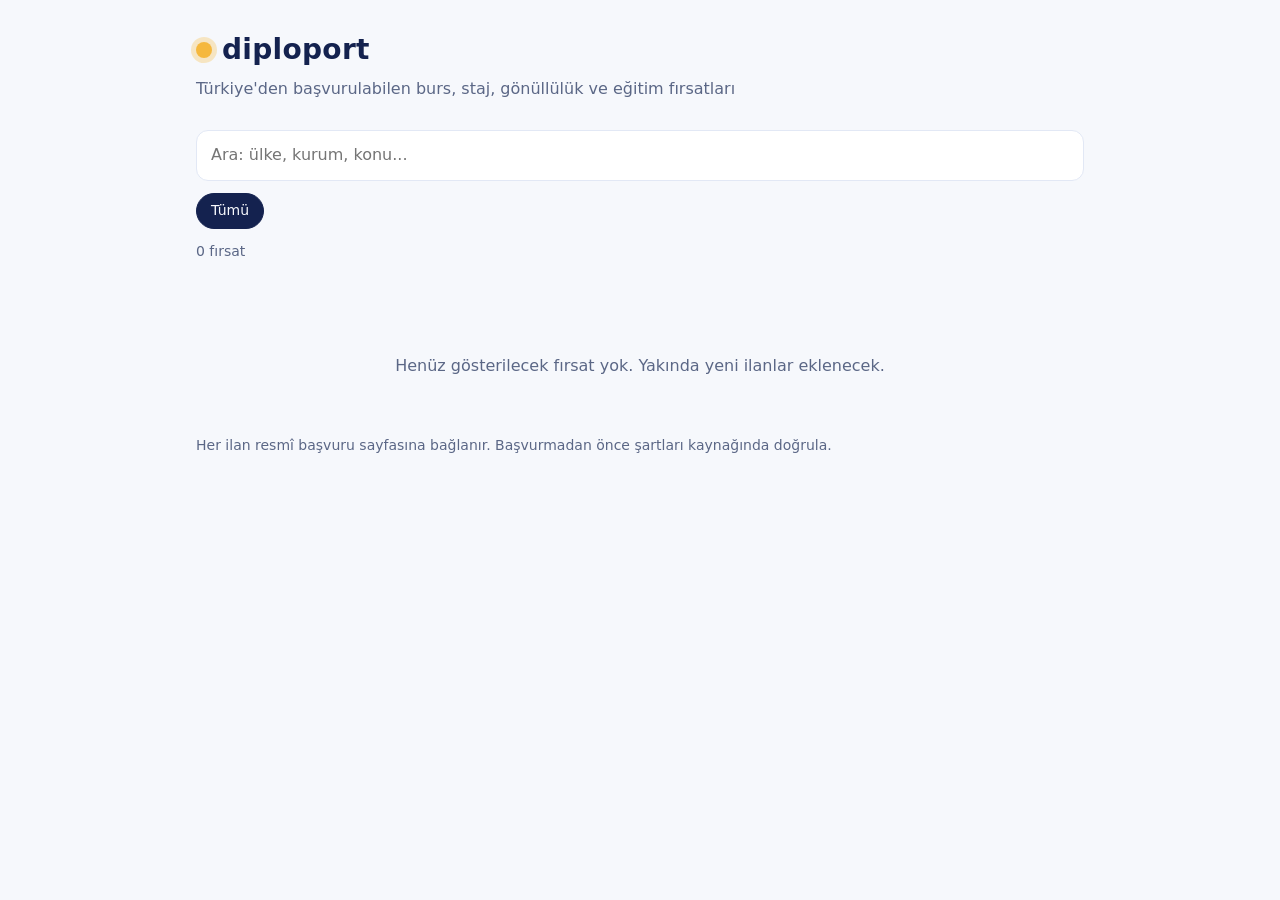
==== docs/index.html @ 6221df48 "Klasör yapısını düzelt, site_url ve gizli dosyaları ekle Web arayüzünden yükleme klasörleri düzleşti" ====
<!doctype html>
<html lang="tr">
<head>
<meta charset="utf-8">
<meta name="viewport" content="width=device-width, initial-scale=1">
<title>Diploport · Türk gençleri için burs, staj ve fırsatlar</title>
<meta name="description" content="Türkiye'den başvurulabilen burs, staj, gönüllülük ve eğitim fırsatları. Resmî başvuru linkleriyle, her gün güncellenir.">
<link rel="icon" href="data:image/svg+xml,%3Csvg xmlns=%27http://www.w3.org/2000/svg%27 viewBox=%270 0 32 32%27%3E%3Crect width=%2732%27 height=%2732%27 rx=%277%27 fill=%27%2314224F%27/%3E%3Ccircle cx=%2716%27 cy=%2716%27 r=%276%27 fill=%27%23F5B83D%27/%3E%3C/svg%3E">
<link rel="stylesheet" href="style.css">
</head>
<body>
<header class="top">
  <div class="wrap">
    <a class="brand" href="./"><span class="dot"></span>diploport</a>
    <p class="tag">Türkiye'den başvurulabilen burs, staj, gönüllülük ve eğitim fırsatları</p>
  </div>
</header>

<main class="wrap">
  <div class="controls">
    <input id="q" type="search" placeholder="Ara: ülke, kurum, konu..." aria-label="Ara">
    <div id="chips" class="chips" role="group" aria-label="Kategori"></div>
  </div>
  <p id="count" class="count" aria-live="polite"></p>
  <section id="list" class="list"></section>
  <p id="empty" class="empty" hidden>Henüz gösterilecek fırsat yok. Yakında yeni ilanlar eklenecek.</p>
</main>

<footer class="wrap foot">
  <p>Her ilan resmî başvuru sayfasına bağlanır. Başvurmadan önce şartları kaynağında doğrula.</p>
  <p><a href="https://instagram.com/" id="ig" rel="noopener">Instagram'da takip et</a></p>
</footer>
<script src="app.js"></script>
</body>
</html>
---- docs/style.css ----
:root {
  --bg: #F6F8FC; --card: #FFFFFF; --text: #0F1B3D; --muted: #5B6786; --line: #E2E8F5; --brand: #14224F;
  --burs: #F5B83D; --staj: #2DD4BF; --is: #FF7A66; --gonulluluk: #7BD389; --egitim: #A78BFA; --yarisma: #F472B6; --hibe: #38BDF8; --diger: #CBD5E1;
}
@media (prefers-color-scheme: dark) {
  :root { --bg: #0A1430; --card: #111D45; --text: #F2F5FF; --muted: #A9B8E0; --line: #22315F; --brand: #FFFFFF; }
}
* { box-sizing: border-box; }
body { margin: 0; background: var(--bg); color: var(--text); font: 16px/1.55 system-ui, -apple-system, "Segoe UI", Roboto, sans-serif; }
.wrap { max-width: 920px; margin: 0 auto; padding: 0 16px; }
.top { padding: 28px 0 8px; }
.brand { display: inline-flex; align-items: center; gap: 10px; font-weight: 800; font-size: 28px; color: var(--brand); text-decoration: none; letter-spacing: .3px; }
.dot { width: 16px; height: 16px; border-radius: 50%; background: var(--burs); box-shadow: 0 0 0 5px rgba(245,184,61,.3); }
.tag { margin: 6px 0 0; color: var(--muted); }
.controls { margin: 20px 0 8px; display: grid; gap: 12px; }
#q { width: 100%; padding: 12px 14px; border-radius: 12px; border: 1px solid var(--line); background: var(--card); color: var(--text); font: inherit; }
.chips { display: flex; flex-wrap: wrap; gap: 8px; }
.chip { border: 1px solid var(--line); background: var(--card); color: var(--text); padding: 6px 14px; border-radius: 999px; font: inherit; font-size: 14px; cursor: pointer; }
.chip[aria-pressed="true"] { background: var(--brand); color: var(--bg); border-color: var(--brand); }
.count { color: var(--muted); font-size: 14px; margin: 12px 0; }
.list { display: grid; gap: 14px; margin-bottom: 40px; }
.item { background: var(--card); border: 1px solid var(--line); border-left: 6px solid var(--c, var(--diger)); border-radius: 14px; padding: 18px 18px 16px; scroll-margin-top: 16px; }
.item:target { outline: 3px solid var(--c, var(--diger)); }
.meta { display: flex; flex-wrap: wrap; gap: 8px 14px; align-items: center; font-size: 13px; color: var(--muted); }
.pill { background: var(--c, var(--diger)); color: #0A1430; font-weight: 700; padding: 2px 10px; border-radius: 999px; font-size: 12px; text-transform: uppercase; letter-spacing: 1px; }
.item h2 { margin: 10px 0 6px; font-size: 20px; line-height: 1.3; }
.item p { margin: 0 0 10px; color: var(--muted); }
.item ul { margin: 0 0 14px; padding-left: 18px; }
.deadline { font-weight: 700; color: var(--text); }
.deadline.soon { color: #D1432F; }
.apply { display: inline-block; background: var(--brand); color: var(--bg); text-decoration: none; padding: 9px 18px; border-radius: 10px; font-weight: 700; }
.apply:focus-visible, .chip:focus-visible, #q:focus-visible { outline: 3px solid var(--burs); outline-offset: 2px; }
.src { margin-left: 12px; font-size: 13px; color: var(--muted); }
.empty { text-align: center; color: var(--muted); padding: 40px 0; }
.foot { color: var(--muted); font-size: 14px; padding-bottom: 40px; }
.foot a { color: inherit; }
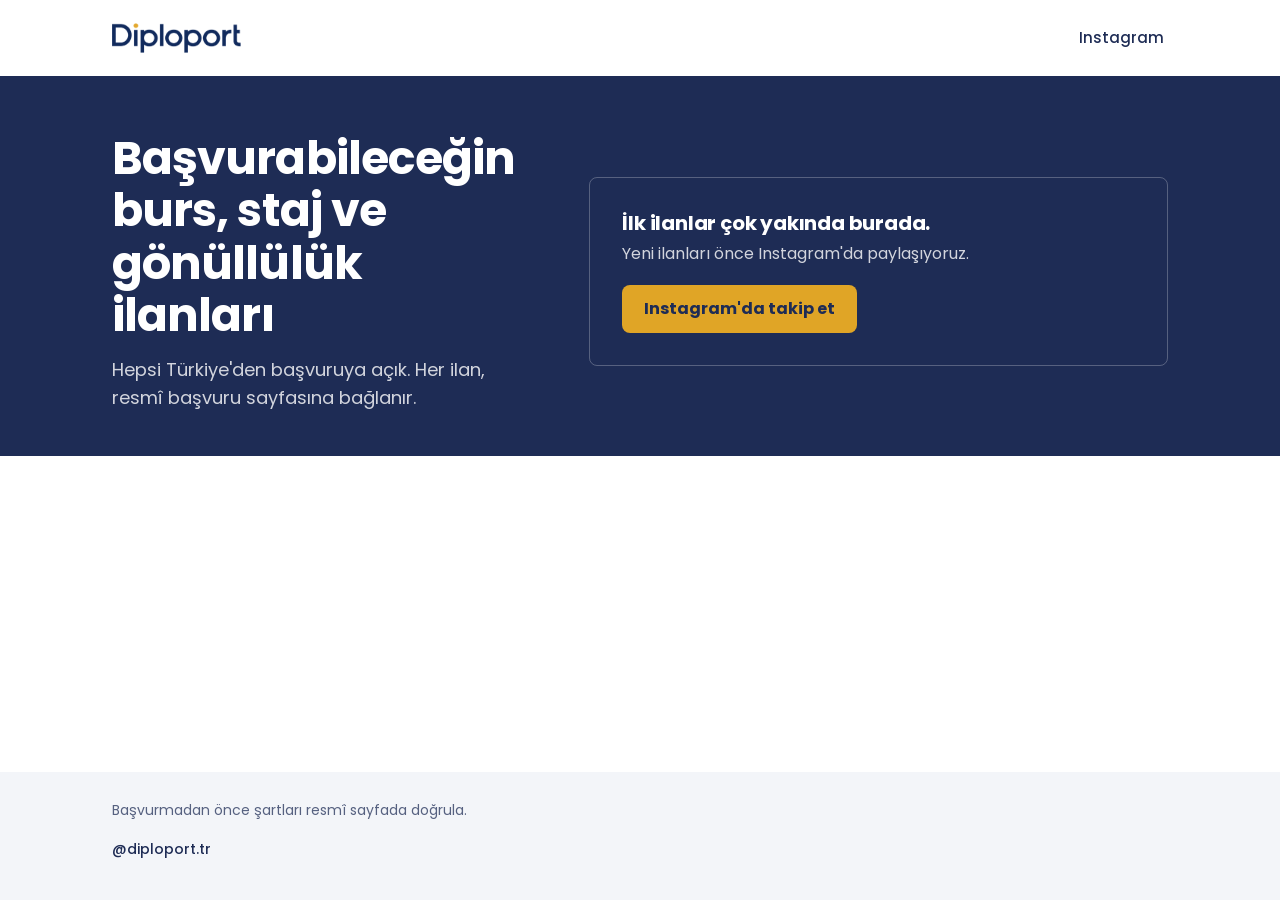
==== commit a9d2fe5f: "Site yeniden tasarlandı: mobil öncelikli, yana kayan ilan kartları, tarih bloklu liste, yerel Poppin" ====
--- a/docs/index.html
+++ b/docs/index.html
@@ -2,34 +2,89 @@
 <html lang="tr">
 <head>
 <meta charset="utf-8">
-<meta name="viewport" content="width=device-width, initial-scale=1">
-<title>Diploport · Türk gençleri için burs, staj ve fırsatlar</title>
-<meta name="description" content="Türkiye'den başvurulabilen burs, staj, gönüllülük ve eğitim fırsatları. Resmî başvuru linkleriyle, her gün güncellenir.">
-<link rel="icon" href="data:image/svg+xml,%3Csvg xmlns=%27http://www.w3.org/2000/svg%27 viewBox=%270 0 32 32%27%3E%3Crect width=%2732%27 height=%2732%27 rx=%277%27 fill=%27%2314224F%27/%3E%3Ccircle cx=%2716%27 cy=%2716%27 r=%276%27 fill=%27%23F5B83D%27/%3E%3C/svg%3E">
+<meta name="viewport" content="width=device-width, initial-scale=1, viewport-fit=cover">
+<title>Diploport | Burs, staj ve gönüllülük ilanları</title>
+<meta name="description" content="Türkiye'den başvurulabilen burs, staj, gönüllülük ve eğitim ilanları. Her ilan resmî başvuru sayfasına bağlanır.">
+<meta name="theme-color" content="#1E2C55">
+<link rel="canonical" href="https://diploport.dev/">
+<meta property="og:type" content="website">
+<meta property="og:locale" content="tr_TR">
+<meta property="og:site_name" content="Diploport">
+<meta property="og:title" content="Diploport | Burs, staj ve gönüllülük ilanları">
+<meta property="og:description" content="Türkiye'den başvurulabilen burs, staj, gönüllülük ve eğitim ilanları.">
+<meta property="og:url" content="https://diploport.dev/">
+<meta property="og:image" content="https://diploport.dev/og.png">
+<meta name="twitter:card" content="summary_large_image">
+<link rel="icon" type="image/png" href="favicon.png">
+<link rel="apple-touch-icon" href="apple-touch-icon.png">
+<link rel="preload" href="fonts/poppins-500.woff2" as="font" type="font/woff2" crossorigin>
+<link rel="preload" href="fonts/poppins-700.woff2" as="font" type="font/woff2" crossorigin>
 <link rel="stylesheet" href="style.css">
 </head>
 <body>
-<header class="top">
-  <div class="wrap">
-    <a class="brand" href="./"><span class="dot"></span>diploport</a>
-    <p class="tag">Türkiye'den başvurulabilen burs, staj, gönüllülük ve eğitim fırsatları</p>
+<a class="skip" href="#liste">İlanlara geç</a>
+
+<header class="bar">
+  <div class="wrap bar-in">
+    <a class="logo" href="./" aria-label="Diploport ana sayfa"><img src="logo-wordmark.png" width="340" height="79" alt="Diploport"></a>
+    <a class="ig" id="ig" href="https://instagram.com/diploport.tr" rel="noopener">Instagram</a>
   </div>
 </header>
 
-<main class="wrap">
-  <div class="controls">
-    <input id="q" type="search" placeholder="Ara: ülke, kurum, konu..." aria-label="Ara">
-    <div id="chips" class="chips" role="group" aria-label="Kategori"></div>
+<section class="hero">
+  <div class="wrap hero-in">
+    <div class="hero-text">
+      <h1>Başvurabileceğin burs, staj ve gönüllülük ilanları</h1>
+      <p>Hepsi Türkiye'den başvuruya açık. Her ilan, resmî başvuru sayfasına bağlanır.</p>
+    </div>
+    <div class="rail" id="rail" hidden>
+      <div class="rail-view" id="railView" role="region" aria-roledescription="kaydırılabilir galeri" aria-label="Son eklenen ilanlar" tabindex="-1">
+        <ul class="rail-track" id="railTrack"></ul>
+      </div>
+      <div class="rail-foot">
+        <div class="rail-line" aria-hidden="true"><span id="railThumb"></span></div>
+        <div class="rail-btns">
+          <button type="button" class="rbtn" id="prev" aria-label="Önceki ilan"><svg viewBox="0 0 24 24" aria-hidden="true"><path d="M15 5l-7 7 7 7"/></svg></button>
+          <button type="button" class="rbtn" id="next" aria-label="Sonraki ilan"><svg viewBox="0 0 24 24" aria-hidden="true"><path d="M9 5l7 7-7 7"/></svg></button>
+        </div>
+      </div>
+    </div>
+    <div class="soon" id="soon" hidden>
+      <p class="soon-t">İlk ilanlar çok yakında burada.</p>
+      <p class="soon-s">Yeni ilanları önce Instagram'da paylaşıyoruz.</p>
+      <a class="soon-a" id="soonIg" href="https://instagram.com/diploport.tr" rel="noopener">Instagram'da takip et</a>
+    </div>
   </div>
-  <p id="count" class="count" aria-live="polite"></p>
-  <section id="list" class="list"></section>
-  <p id="empty" class="empty" hidden>Henüz gösterilecek fırsat yok. Yakında yeni ilanlar eklenecek.</p>
+</section>
+
+<main id="liste" class="main" tabindex="-1">
+  <div class="wrap searchbox" id="searchBox" hidden>
+    <form class="search" role="search" onsubmit="return false">
+      <label class="sr" for="q">İlanlarda ara</label>
+      <svg viewBox="0 0 24 24" aria-hidden="true"><circle cx="11" cy="11" r="6.5"/><path d="M16 16l4.5 4.5"/></svg>
+      <input id="q" type="search" placeholder="Ülke, kurum veya konu ara" autocomplete="off" enterkeyhint="search">
+    </form>
+  </div>
+  <nav class="tabs" id="tabsNav" aria-label="Kategori" hidden>
+    <div class="wrap"><div class="tabs-in" id="tabs" role="group"></div></div>
+  </nav>
+
+  <div class="wrap">
+    <p class="count" id="count" aria-live="polite"></p>
+    <ul class="list" id="list"></ul>
+    <div class="none" id="none" hidden>
+      <p>Aramanla eşleşen ilan yok.</p>
+      <button type="button" id="clear">Filtreleri temizle</button>
+    </div>
+  </div>
 </main>
 
-<footer class="wrap foot">
-  <p>Her ilan resmî başvuru sayfasına bağlanır. Başvurmadan önce şartları kaynağında doğrula.</p>
-  <p><a href="https://instagram.com/" id="ig" rel="noopener">Instagram'da takip et</a></p>
+<footer class="foot">
+  <div class="wrap foot-in">
+    <p>Başvurmadan önce şartları resmî sayfada doğrula.</p>
+    <a id="ig2" href="https://instagram.com/diploport.tr" rel="noopener">@diploport.tr</a>
+  </div>
 </footer>
-<script src="app.js"></script>
+<script src="app.js" defer></script>
 </body>
 </html>
--- a/docs/style.css
+++ b/docs/style.css
@@ -1,36 +1,162 @@
+@font-face { font-family: "Poppins"; font-weight: 400; font-style: normal; font-display: swap; src: url(fonts/poppins-400.woff2) format("woff2"); }
+@font-face { font-family: "Poppins"; font-weight: 500; font-style: normal; font-display: swap; src: url(fonts/poppins-500.woff2) format("woff2"); }
+@font-face { font-family: "Poppins"; font-weight: 700; font-style: normal; font-display: swap; src: url(fonts/poppins-700.woff2) format("woff2"); }
+
 :root {
-  --bg: #F6F8FC; --card: #FFFFFF; --text: #0F1B3D; --muted: #5B6786; --line: #E2E8F5; --brand: #14224F;
-  --burs: #F5B83D; --staj: #2DD4BF; --is: #FF7A66; --gonulluluk: #7BD389; --egitim: #A78BFA; --yarisma: #F472B6; --hibe: #38BDF8; --diger: #CBD5E1;
-}
-@media (prefers-color-scheme: dark) {
-  :root { --bg: #0A1430; --card: #111D45; --text: #F2F5FF; --muted: #A9B8E0; --line: #22315F; --brand: #FFFFFF; }
+  --navy: #1E2C55;
+  --night: #141D3A;
+  --gold: #E0A526;
+  --paper: #F3F5F9;
+  --line: #DCE1EC;
+  --mute: #566180;
+  --white: #fff;
+  --pad: 16px;
+  --tabs-h: 52px;
+  color-scheme: light;
 }
 * { box-sizing: border-box; }
-body { margin: 0; background: var(--bg); color: var(--text); font: 16px/1.55 system-ui, -apple-system, "Segoe UI", Roboto, sans-serif; }
-.wrap { max-width: 920px; margin: 0 auto; padding: 0 16px; }
-.top { padding: 28px 0 8px; }
-.brand { display: inline-flex; align-items: center; gap: 10px; font-weight: 800; font-size: 28px; color: var(--brand); text-decoration: none; letter-spacing: .3px; }
-.dot { width: 16px; height: 16px; border-radius: 50%; background: var(--burs); box-shadow: 0 0 0 5px rgba(245,184,61,.3); }
-.tag { margin: 6px 0 0; color: var(--muted); }
-.controls { margin: 20px 0 8px; display: grid; gap: 12px; }
-#q { width: 100%; padding: 12px 14px; border-radius: 12px; border: 1px solid var(--line); background: var(--card); color: var(--text); font: inherit; }
-.chips { display: flex; flex-wrap: wrap; gap: 8px; }
-.chip { border: 1px solid var(--line); background: var(--card); color: var(--text); padding: 6px 14px; border-radius: 999px; font: inherit; font-size: 14px; cursor: pointer; }
-.chip[aria-pressed="true"] { background: var(--brand); color: var(--bg); border-color: var(--brand); }
-.count { color: var(--muted); font-size: 14px; margin: 12px 0; }
-.list { display: grid; gap: 14px; margin-bottom: 40px; }
-.item { background: var(--card); border: 1px solid var(--line); border-left: 6px solid var(--c, var(--diger)); border-radius: 14px; padding: 18px 18px 16px; scroll-margin-top: 16px; }
-.item:target { outline: 3px solid var(--c, var(--diger)); }
-.meta { display: flex; flex-wrap: wrap; gap: 8px 14px; align-items: center; font-size: 13px; color: var(--muted); }
-.pill { background: var(--c, var(--diger)); color: #0A1430; font-weight: 700; padding: 2px 10px; border-radius: 999px; font-size: 12px; text-transform: uppercase; letter-spacing: 1px; }
-.item h2 { margin: 10px 0 6px; font-size: 20px; line-height: 1.3; }
-.item p { margin: 0 0 10px; color: var(--muted); }
-.item ul { margin: 0 0 14px; padding-left: 18px; }
-.deadline { font-weight: 700; color: var(--text); }
-.deadline.soon { color: #D1432F; }
-.apply { display: inline-block; background: var(--brand); color: var(--bg); text-decoration: none; padding: 9px 18px; border-radius: 10px; font-weight: 700; }
-.apply:focus-visible, .chip:focus-visible, #q:focus-visible { outline: 3px solid var(--burs); outline-offset: 2px; }
-.src { margin-left: 12px; font-size: 13px; color: var(--muted); }
-.empty { text-align: center; color: var(--muted); padding: 40px 0; }
-.foot { color: var(--muted); font-size: 14px; padding-bottom: 40px; }
-.foot a { color: inherit; }
+html { -webkit-text-size-adjust: 100%; scroll-behavior: smooth; }
+body {
+  display: flex; flex-direction: column; min-height: 100vh; min-height: 100dvh;
+  margin: 0; background: var(--white); color: var(--night);
+  font: 400 16px/1.55 "Poppins", system-ui, -apple-system, "Segoe UI", Roboto, sans-serif;
+  -webkit-tap-highlight-color: transparent;
+}
+img { display: block; max-width: 100%; }
+button { font: inherit; color: inherit; }
+a { color: inherit; }
+[hidden] { display: none !important; }
+:focus-visible { outline: 3px solid var(--gold); outline-offset: 2px; }
+
+.wrap { width: 100%; max-width: 1120px; margin-inline: auto; padding-inline: var(--pad); }
+.sr { position: absolute; width: 1px; height: 1px; overflow: hidden; clip: rect(0 0 0 0); white-space: nowrap; }
+.skip { position: absolute; left: 8px; top: -60px; z-index: 10; background: var(--navy); color: var(--white); padding: 10px 16px; border-radius: 6px; }
+.skip:focus { top: 8px; }
+
+/* Üst şerit */
+.bar { background: var(--white); }
+.bar-in { display: flex; align-items: center; justify-content: space-between; min-height: 64px; }
+.logo { display: inline-flex; align-items: center; min-height: 44px; }
+.logo img { height: 26px; width: auto; }
+.ig { display: inline-flex; align-items: center; min-height: 44px; padding-inline: 4px; font-weight: 500; font-size: 15px; text-decoration: none; color: var(--navy); }
+.ig:hover { text-decoration: underline; text-underline-offset: 4px; }
+
+/* Lacivert alan: başlık ve kayan kartlar */
+.hero { background: var(--navy); color: var(--white); padding: 28px 0 24px; }
+.hero h1 { margin: 0; font-weight: 700; font-size: clamp(26px, 7.4vw, 44px); line-height: 1.14; letter-spacing: -0.02em; max-width: 20ch; text-wrap: balance; }
+.hero-text p { margin: 14px 0 0; max-width: 36ch; font-size: 16px; line-height: 1.55; color: rgba(255,255,255,.8); }
+
+.rail { margin-top: 26px; }
+.rail-view { margin-inline: calc(var(--pad) * -1); overflow-x: auto; overflow-y: hidden; scroll-snap-type: x mandatory; scrollbar-width: none; overscroll-behavior-x: contain; -webkit-overflow-scrolling: touch; scroll-padding-inline: var(--pad); outline: none; }
+.rail-view::-webkit-scrollbar { display: none; }
+.rail-track { position: relative; display: flex; gap: 12px; margin: 0; padding: 0 var(--pad); list-style: none; width: max-content; min-width: 100%; }
+.slide { flex: 0 0 min(66vw, 272px); scroll-snap-align: start; }
+.slide a { position: relative; display: block; aspect-ratio: 4 / 5; border-radius: 6px; overflow: hidden; background: rgba(255,255,255,.08); }
+.slide img { width: 100%; height: 100%; object-fit: cover; }
+.slide a:focus-visible { outline-offset: 3px; }
+
+.rail-foot { display: flex; align-items: center; gap: 16px; margin-top: 16px; }
+.rail-line { position: relative; flex: 1; height: 2px; background: rgba(255,255,255,.22); }
+.rail-line span { position: absolute; left: 0; top: -1px; height: 4px; width: 100%; background: var(--gold); transform-origin: 0 50%; will-change: transform; }
+.rail-btns { display: none; gap: 8px; }
+.rbtn { width: 44px; height: 44px; display: inline-grid; place-items: center; background: transparent; border: 1px solid rgba(255,255,255,.4); border-radius: 6px; color: var(--white); cursor: pointer; }
+.rbtn:hover { border-color: var(--white); }
+.rbtn svg { width: 22px; height: 22px; fill: none; stroke: currentColor; stroke-width: 2; stroke-linecap: round; stroke-linejoin: round; }
+
+.soon { margin-top: 26px; padding: 22px 20px; border: 1px solid rgba(255,255,255,.25); border-radius: 8px; }
+.soon p { margin: 0; }
+.soon-t { font-size: 20px; line-height: 1.3; font-weight: 700; letter-spacing: -0.01em; }
+.soon-s { margin-top: 6px !important; color: rgba(255,255,255,.8); }
+.soon-a { display: inline-flex; align-items: center; min-height: 48px; margin-top: 18px; padding-inline: 22px; background: var(--gold); color: var(--navy); font-weight: 700; text-decoration: none; border-radius: 8px; }
+.soon-a:hover { background: #ECB43C; }
+
+/* Arama ve kategori */
+.searchbox { padding-top: 24px; }
+.search { position: relative; }
+.search svg { position: absolute; left: 14px; top: 50%; width: 22px; height: 22px; margin-top: -11px; fill: none; stroke: var(--mute); stroke-width: 2; stroke-linecap: round; pointer-events: none; }
+.search input { width: 100%; height: 52px; padding: 0 16px 0 46px; font: inherit; font-size: 16px; color: var(--night); background: var(--white); border: 1px solid var(--line); border-radius: 8px; appearance: none; -webkit-appearance: none; }
+.search input::placeholder { color: #7C86A3; }
+.search input::-webkit-search-cancel-button { height: 18px; width: 18px; }
+.search input:focus-visible { outline: 3px solid var(--gold); outline-offset: 0; border-color: var(--navy); }
+
+.tabs { position: sticky; top: 0; z-index: 5; margin-top: 8px; background: var(--white); border-bottom: 1px solid var(--line); }
+.tabs-in { display: flex; gap: 2px; margin-inline: -14px; overflow-x: auto; scrollbar-width: none; }
+.tabs-in::-webkit-scrollbar { display: none; }
+.tab { flex: none; height: var(--tabs-h); padding: 0 14px; background: none; border: 0; border-radius: 0; font-size: 15px; font-weight: 500; color: var(--mute); cursor: pointer; box-shadow: inset 0 -3px 0 transparent; white-space: nowrap; }
+.tab[aria-pressed="true"] { color: var(--navy); font-weight: 700; box-shadow: inset 0 -3px 0 var(--gold); }
+.tab:hover { color: var(--navy); }
+
+/* Liste */
+.count { margin: 20px 0 6px; font-size: 14px; color: var(--mute); min-height: 21px; }
+.list { margin: 0 0 56px; padding: 0; list-style: none; border-bottom: 1px solid var(--line); }
+.item { border-top: 1px solid var(--line); scroll-margin-top: calc(var(--tabs-h) + 4px); }
+.row { display: grid; grid-template-columns: 64px minmax(0, 1fr) 20px; grid-template-areas: "d t v" "d m v"; column-gap: 14px; row-gap: 6px; align-items: start; width: 100%; padding: 16px 0; text-align: left; background: none; border: 0; cursor: pointer; }
+.d { grid-area: d; display: flex; flex-direction: column; align-items: center; justify-content: center; width: 64px; height: 64px; background: var(--paper); color: var(--navy); border-radius: 6px; line-height: 1; }
+.d b { font-size: 24px; font-weight: 700; letter-spacing: -0.02em; }
+.d span { margin-top: 5px; font-size: 12px; font-weight: 500; }
+.d.soon7 { background: var(--gold); }
+.d.open b { font-size: 16px; letter-spacing: 0; }
+.t { grid-area: t; min-width: 0; }
+.t h3 { margin: 0; font-size: 17px; line-height: 1.32; font-weight: 500; letter-spacing: -0.005em; }
+.t p { margin: 4px 0 0; font-size: 14px; line-height: 1.4; color: var(--night); }
+.m { grid-area: m; display: flex; flex-wrap: wrap; gap: 2px 14px; font-size: 13px; line-height: 1.4; color: var(--mute); }
+.m .left { color: var(--navy); font-weight: 700; }
+.v { grid-area: v; align-self: center; width: 20px; height: 20px; fill: none; stroke: var(--mute); stroke-width: 2; stroke-linecap: round; stroke-linejoin: round; transition: transform .18s ease; }
+.row[aria-expanded="true"] .v { transform: rotate(180deg); }
+.row:hover .t h3 { text-decoration: underline; text-decoration-thickness: 1px; text-underline-offset: 3px; }
+
+.more { margin: 0 0 18px; padding: 18px 16px 20px; background: var(--paper); border-radius: 8px; }
+.more .sum { margin: 0; max-width: 62ch; font-size: 16px; line-height: 1.65; }
+.more ul { margin: 14px 0 0; padding: 0; list-style: none; max-width: 62ch; }
+.more li { position: relative; padding-left: 20px; margin-top: 8px; font-size: 15px; line-height: 1.55; }
+.more li::before { content: ""; position: absolute; left: 2px; top: .62em; width: 7px; height: 7px; background: var(--gold); }
+.facts { display: grid; grid-template-columns: max-content 1fr; gap: 6px 16px; margin: 18px 0 0; font-size: 14px; line-height: 1.45; }
+.facts dt { color: var(--mute); }
+.facts dd { margin: 0; font-weight: 500; }
+.go { display: flex; align-items: center; justify-content: center; min-height: 52px; margin-top: 20px; padding-inline: 24px; background: var(--navy); color: var(--white); font-weight: 700; text-decoration: none; border-radius: 8px; }
+.go:hover { background: #26386B; }
+.src { margin: 12px 0 0; font-size: 13px; color: var(--mute); }
+
+.none { padding: 40px 0 64px; }
+.none p { margin: 0 0 14px; font-size: 18px; font-weight: 500; }
+.none button { min-height: 48px; padding-inline: 20px; background: var(--white); border: 1px solid var(--navy); border-radius: 8px; color: var(--navy); font-weight: 700; cursor: pointer; }
+
+.foot { margin-top: auto; background: var(--paper); padding: 28px 0 calc(28px + env(safe-area-inset-bottom)); }
+.foot-in { display: flex; flex-direction: column; gap: 6px; font-size: 14px; color: var(--mute); }
+.foot p { margin: 0; }
+.foot a { display: inline-flex; align-items: center; min-height: 44px; font-weight: 500; color: var(--navy); text-decoration: none; width: max-content; }
+.foot a:hover { text-decoration: underline; text-underline-offset: 4px; }
+
+/* Geniş ekran */
+@media (min-width: 900px) {
+  :root { --pad: 32px; }
+  .bar-in { min-height: 76px; }
+  .logo img { height: 30px; }
+  .hero { padding: 56px 0 44px; }
+  .hero-in { display: grid; grid-template-columns: minmax(0, 5fr) minmax(0, 7fr); gap: 64px; align-items: center; }
+  .hero h1 { font-size: 46px; }
+  .hero-text p { font-size: 18px; }
+  .rail { margin-top: 0; }
+  .rail-view { margin-inline: 0; scroll-padding-inline: 0; }
+  .rail-track { padding: 0; }
+  .slide { flex-basis: 208px; }
+  .rail-btns { display: flex; }
+  .soon { margin-top: 0; padding: 32px; }
+  .searchbox { padding-top: 36px; }
+  .search { max-width: 520px; }
+
+  .row { grid-template-columns: 72px minmax(0, 1fr) 380px 20px; grid-template-areas: "d t m v"; align-items: center; column-gap: 28px; padding: 20px 0; }
+  .d { width: 72px; height: 72px; }
+  .t h3 { font-size: 18px; }
+  .m { display: grid; grid-template-columns: 124px 104px 1fr; column-gap: 16px; align-items: center; font-size: 14px; }
+  .m .c { grid-column: 1; }
+  .m .k { grid-column: 2; }
+  .m .l { grid-column: 3; text-align: right; }
+  .more { margin: 0 0 22px 100px; padding: 24px 28px 26px; }
+  .go { display: inline-flex; margin-top: 22px; }
+}
+
+@media (prefers-reduced-motion: reduce) {
+  html { scroll-behavior: auto; }
+  .v { transition: none; }
+}
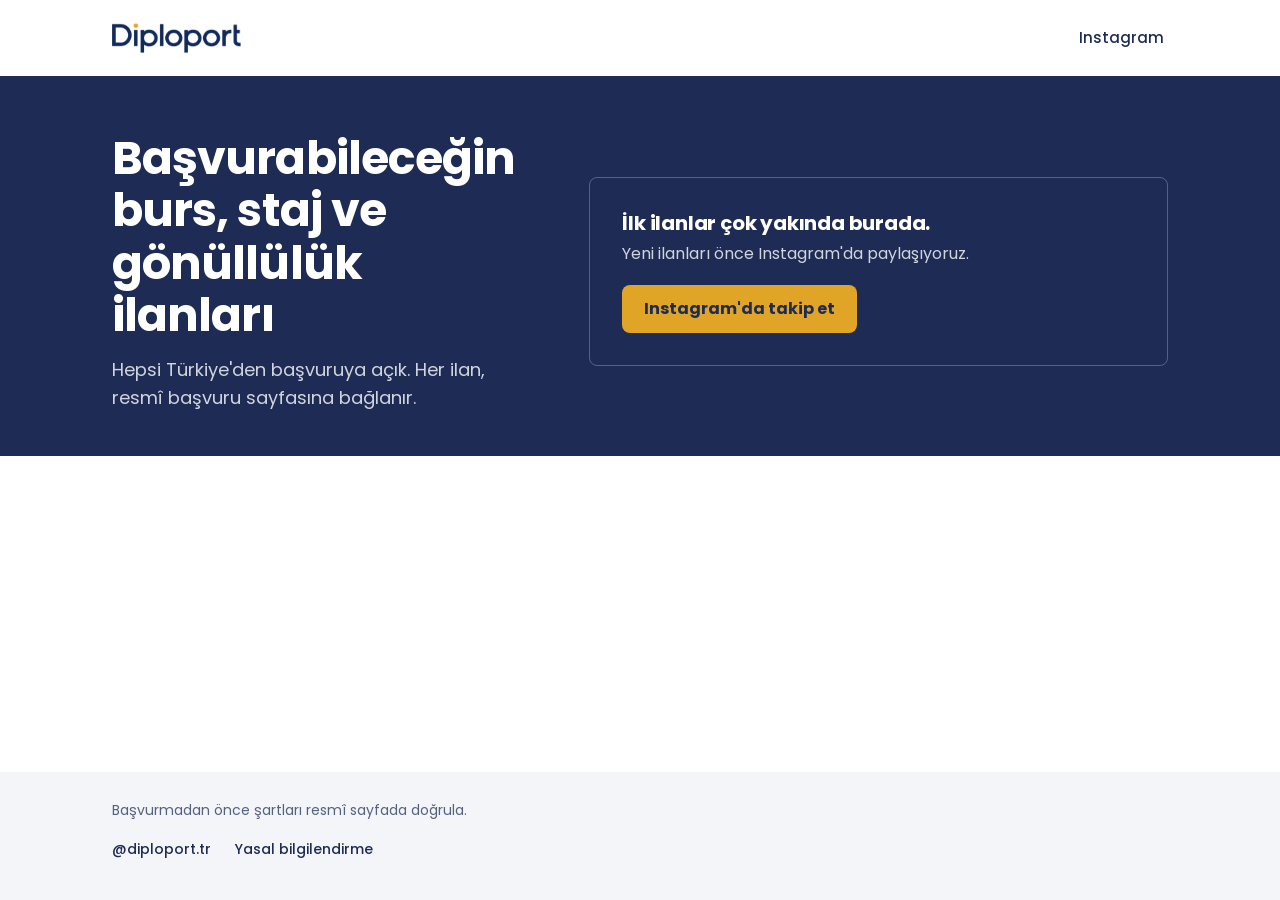
==== commit d4f7bcec: "Site: yasal bilgilendirme sayfası ve alt bilgi bağlantısı Co-Authored-By: Claude Sonnet 5.5 <noreply" ====
--- a/docs/index.html
+++ b/docs/index.html
@@ -19,7 +19,7 @@
 <link rel="apple-touch-icon" href="apple-touch-icon.png">
 <link rel="preload" href="fonts/poppins-500.woff2" as="font" type="font/woff2" crossorigin>
 <link rel="preload" href="fonts/poppins-700.woff2" as="font" type="font/woff2" crossorigin>
-<link rel="stylesheet" href="style.css">
+<link rel="stylesheet" href="style.css?v=3">
 </head>
 <body>
 <a class="skip" href="#liste">İlanlara geç</a>
@@ -82,9 +82,12 @@
 <footer class="foot">
   <div class="wrap foot-in">
     <p>Başvurmadan önce şartları resmî sayfada doğrula.</p>
-    <a id="ig2" href="https://instagram.com/diploport.tr" rel="noopener">@diploport.tr</a>
+    <div class="foot-links">
+      <a id="ig2" href="https://instagram.com/diploport.tr" rel="noopener">@diploport.tr</a>
+      <a href="yasal.html">Yasal bilgilendirme</a>
+    </div>
   </div>
 </footer>
-<script src="app.js" defer></script>
+<script src="app.js?v=2" defer></script>
 </body>
 </html>
--- a/docs/style.css
+++ b/docs/style.css
@@ -124,8 +124,17 @@
 .foot { margin-top: auto; background: var(--paper); padding: 28px 0 calc(28px + env(safe-area-inset-bottom)); }
 .foot-in { display: flex; flex-direction: column; gap: 6px; font-size: 14px; color: var(--mute); }
 .foot p { margin: 0; }
+.foot-links { display: flex; flex-wrap: wrap; gap: 0 24px; }
 .foot a { display: inline-flex; align-items: center; min-height: 44px; font-weight: 500; color: var(--navy); text-decoration: none; width: max-content; }
 .foot a:hover { text-decoration: underline; text-underline-offset: 4px; }
+
+/* Yasal sayfa */
+.doc { padding-top: 32px; padding-bottom: 64px; }
+.doc h1 { margin: 0; font-size: clamp(26px, 7vw, 38px); line-height: 1.15; font-weight: 700; letter-spacing: -0.02em; }
+.doc .upd { margin: 10px 0 30px; font-size: 14px; color: var(--mute); }
+.doc h2 { margin: 30px 0 8px; font-size: 18px; line-height: 1.35; font-weight: 700; }
+.doc p { max-width: 68ch; margin: 0 0 12px; }
+.doc a { color: var(--navy); font-weight: 500; text-decoration: underline; text-underline-offset: 3px; }
 
 /* Geniş ekran */
 @media (min-width: 900px) {
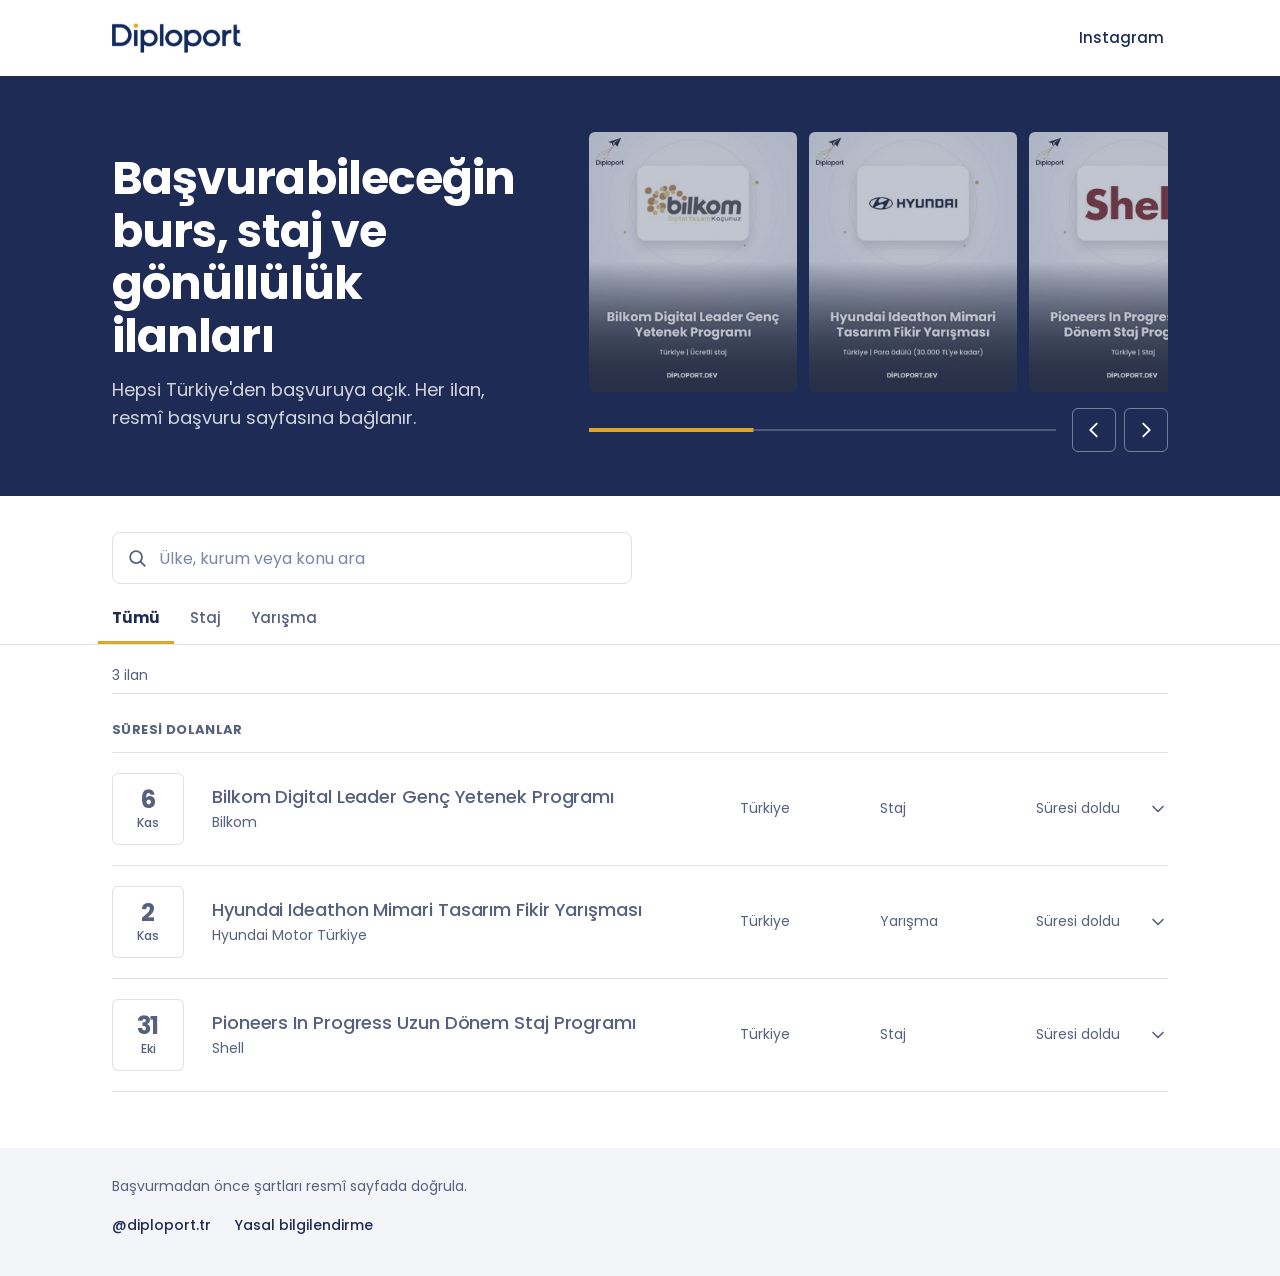
==== commit 5626102a: "Kaynaklar arası dönüşümlü paylaşım, onaysız elenenleri yeniden değerlendirme, süresi geçen ilanları " ====
--- a/docs/index.html
+++ b/docs/index.html
@@ -19,7 +19,7 @@
 <link rel="apple-touch-icon" href="apple-touch-icon.png">
 <link rel="preload" href="fonts/poppins-500.woff2" as="font" type="font/woff2" crossorigin>
 <link rel="preload" href="fonts/poppins-700.woff2" as="font" type="font/woff2" crossorigin>
-<link rel="stylesheet" href="style.css?v=3">
+<link rel="stylesheet" href="style.css?v=4">
 </head>
 <body>
 <a class="skip" href="#liste">İlanlara geç</a>
@@ -88,6 +88,6 @@
     </div>
   </div>
 </footer>
-<script src="app.js?v=2" defer></script>
+<script src="app.js?v=3" defer></script>
 </body>
 </html>
--- a/docs/style.css
+++ b/docs/style.css
@@ -53,6 +53,7 @@
 .slide { flex: 0 0 min(66vw, 272px); scroll-snap-align: start; }
 .slide a { position: relative; display: block; aspect-ratio: 4 / 5; border-radius: 6px; overflow: hidden; background: rgba(255,255,255,.08); }
 .slide img { width: 100%; height: 100%; object-fit: cover; }
+.slide.past img { filter: grayscale(.6); opacity: .7; }
 .slide a:focus-visible { outline-offset: 3px; }
 
 .rail-foot { display: flex; align-items: center; gap: 16px; margin-top: 16px; }
@@ -96,11 +97,14 @@
 .d span { margin-top: 5px; font-size: 12px; font-weight: 500; }
 .d.soon7 { background: var(--gold); }
 .d.open b { font-size: 16px; letter-spacing: 0; }
+.d.past { background: transparent; box-shadow: inset 0 0 0 1px var(--line); color: var(--mute); }
 .t { grid-area: t; min-width: 0; }
 .t h3 { margin: 0; font-size: 17px; line-height: 1.32; font-weight: 500; letter-spacing: -0.005em; }
 .t p { margin: 4px 0 0; font-size: 14px; line-height: 1.4; color: var(--night); }
 .m { grid-area: m; display: flex; flex-wrap: wrap; gap: 2px 14px; font-size: 13px; line-height: 1.4; color: var(--mute); }
 .m .left { color: var(--navy); font-weight: 700; }
+.item.past .t h3, .item.past .t p { color: var(--mute); }
+.sep { padding: 26px 0 12px; border-top: 1px solid var(--line); font-size: 13px; font-weight: 700; letter-spacing: .03em; text-transform: uppercase; color: var(--mute); }
 .v { grid-area: v; align-self: center; width: 20px; height: 20px; fill: none; stroke: var(--mute); stroke-width: 2; stroke-linecap: round; stroke-linejoin: round; transition: transform .18s ease; }
 .row[aria-expanded="true"] .v { transform: rotate(180deg); }
 .row:hover .t h3 { text-decoration: underline; text-decoration-thickness: 1px; text-underline-offset: 3px; }
@@ -115,6 +119,9 @@
 .facts dd { margin: 0; font-weight: 500; }
 .go { display: flex; align-items: center; justify-content: center; min-height: 52px; margin-top: 20px; padding-inline: 24px; background: var(--navy); color: var(--white); font-weight: 700; text-decoration: none; border-radius: 8px; }
 .go:hover { background: #26386B; }
+.go.alt { background: transparent; color: var(--navy); box-shadow: inset 0 0 0 1.5px var(--navy); }
+.go.alt:hover { background: var(--white); }
+.ended-note { margin: 16px 0 0; font-size: 14px; line-height: 1.5; color: var(--mute); }
 .src { margin: 12px 0 0; font-size: 13px; color: var(--mute); }
 
 .none { padding: 40px 0 64px; }
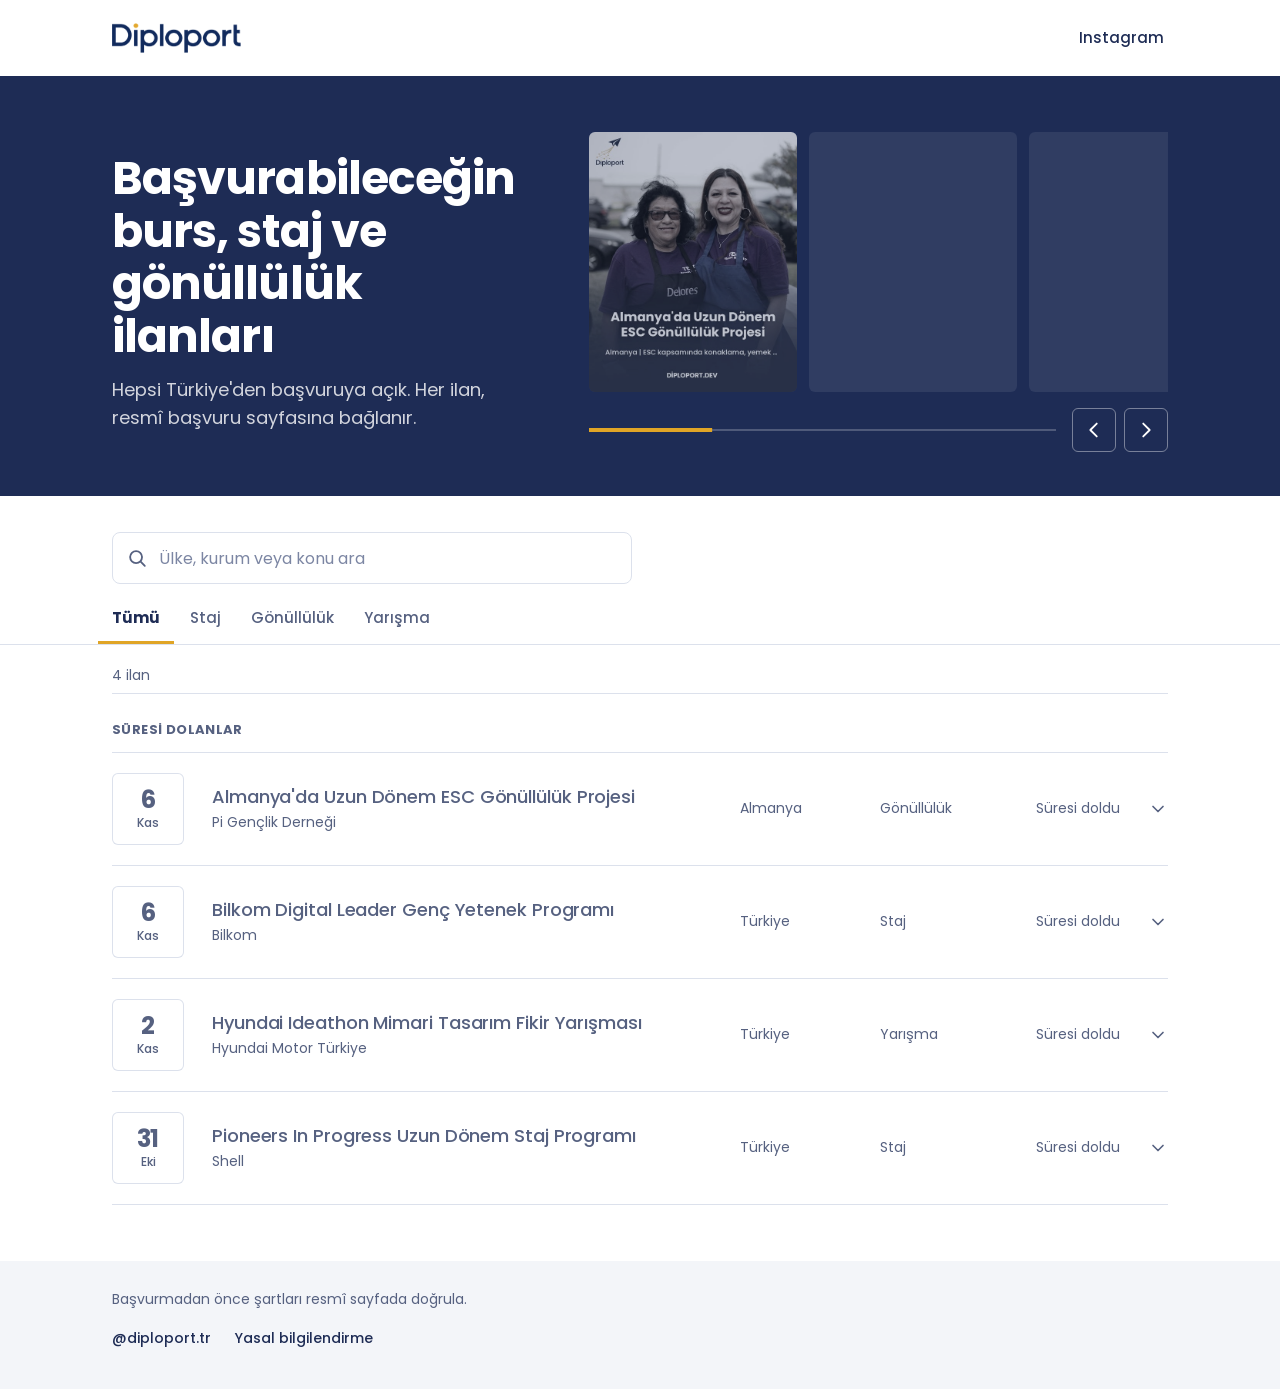
==== commit dda38173: "Güvenlik: site CSP, iç ağ adresi koruması, loglarda sır gizleme - docs: Content-Security-Policy (sad" ====
--- a/docs/index.html
+++ b/docs/index.html
@@ -3,6 +3,8 @@
 <head>
 <meta charset="utf-8">
 <meta name="viewport" content="width=device-width, initial-scale=1, viewport-fit=cover">
+<meta http-equiv="Content-Security-Policy" content="default-src 'none'; script-src 'self'; style-src 'self'; img-src 'self' data:; font-src 'self'; connect-src 'self'; manifest-src 'self'; base-uri 'none'; form-action 'none'">
+<meta name="referrer" content="strict-origin-when-cross-origin">
 <title>Diploport | Burs, staj ve gönüllülük ilanları</title>
 <meta name="description" content="Türkiye'den başvurulabilen burs, staj, gönüllülük ve eğitim ilanları. Her ilan resmî başvuru sayfasına bağlanır.">
 <meta name="theme-color" content="#1E2C55">
@@ -19,7 +21,7 @@
 <link rel="apple-touch-icon" href="apple-touch-icon.png">
 <link rel="preload" href="fonts/poppins-500.woff2" as="font" type="font/woff2" crossorigin>
 <link rel="preload" href="fonts/poppins-700.woff2" as="font" type="font/woff2" crossorigin>
-<link rel="stylesheet" href="style.css?v=4">
+<link rel="stylesheet" href="style.css?v=5">
 </head>
 <body>
 <a class="skip" href="#liste">İlanlara geç</a>
@@ -59,7 +61,7 @@
 
 <main id="liste" class="main" tabindex="-1">
   <div class="wrap searchbox" id="searchBox" hidden>
-    <form class="search" role="search" onsubmit="return false">
+    <form class="search" role="search">
       <label class="sr" for="q">İlanlarda ara</label>
       <svg viewBox="0 0 24 24" aria-hidden="true"><circle cx="11" cy="11" r="6.5"/><path d="M16 16l4.5 4.5"/></svg>
       <input id="q" type="search" placeholder="Ülke, kurum veya konu ara" autocomplete="off" enterkeyhint="search">
@@ -88,6 +90,6 @@
     </div>
   </div>
 </footer>
-<script src="app.js?v=3" defer></script>
+<script src="app.js?v=4" defer></script>
 </body>
 </html>
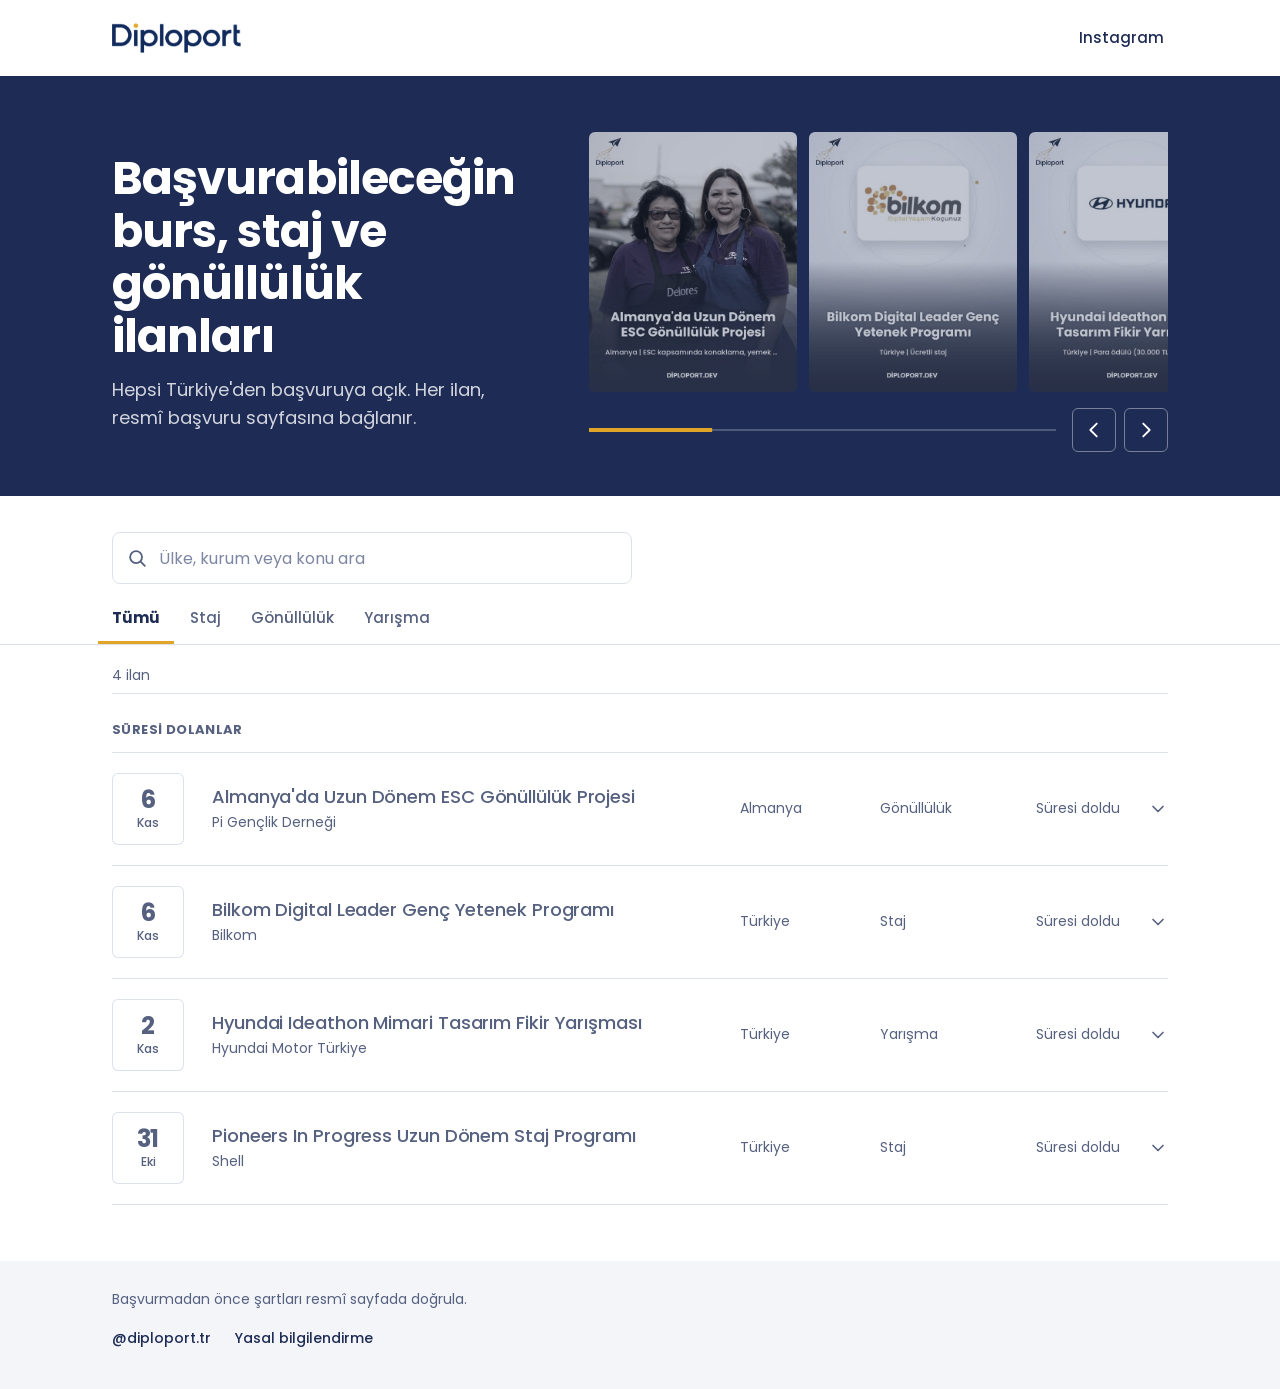
==== commit 6c3bc81a: "Kaynak adı Instagram yazısında ve sitede gösterilmez; Telegram mesajına gecikme notu - build_caption" ====
--- a/docs/index.html
+++ b/docs/index.html
@@ -90,6 +90,6 @@
     </div>
   </div>
 </footer>
-<script src="app.js?v=4" defer></script>
+<script src="app.js?v=5" defer></script>
 </body>
 </html>
